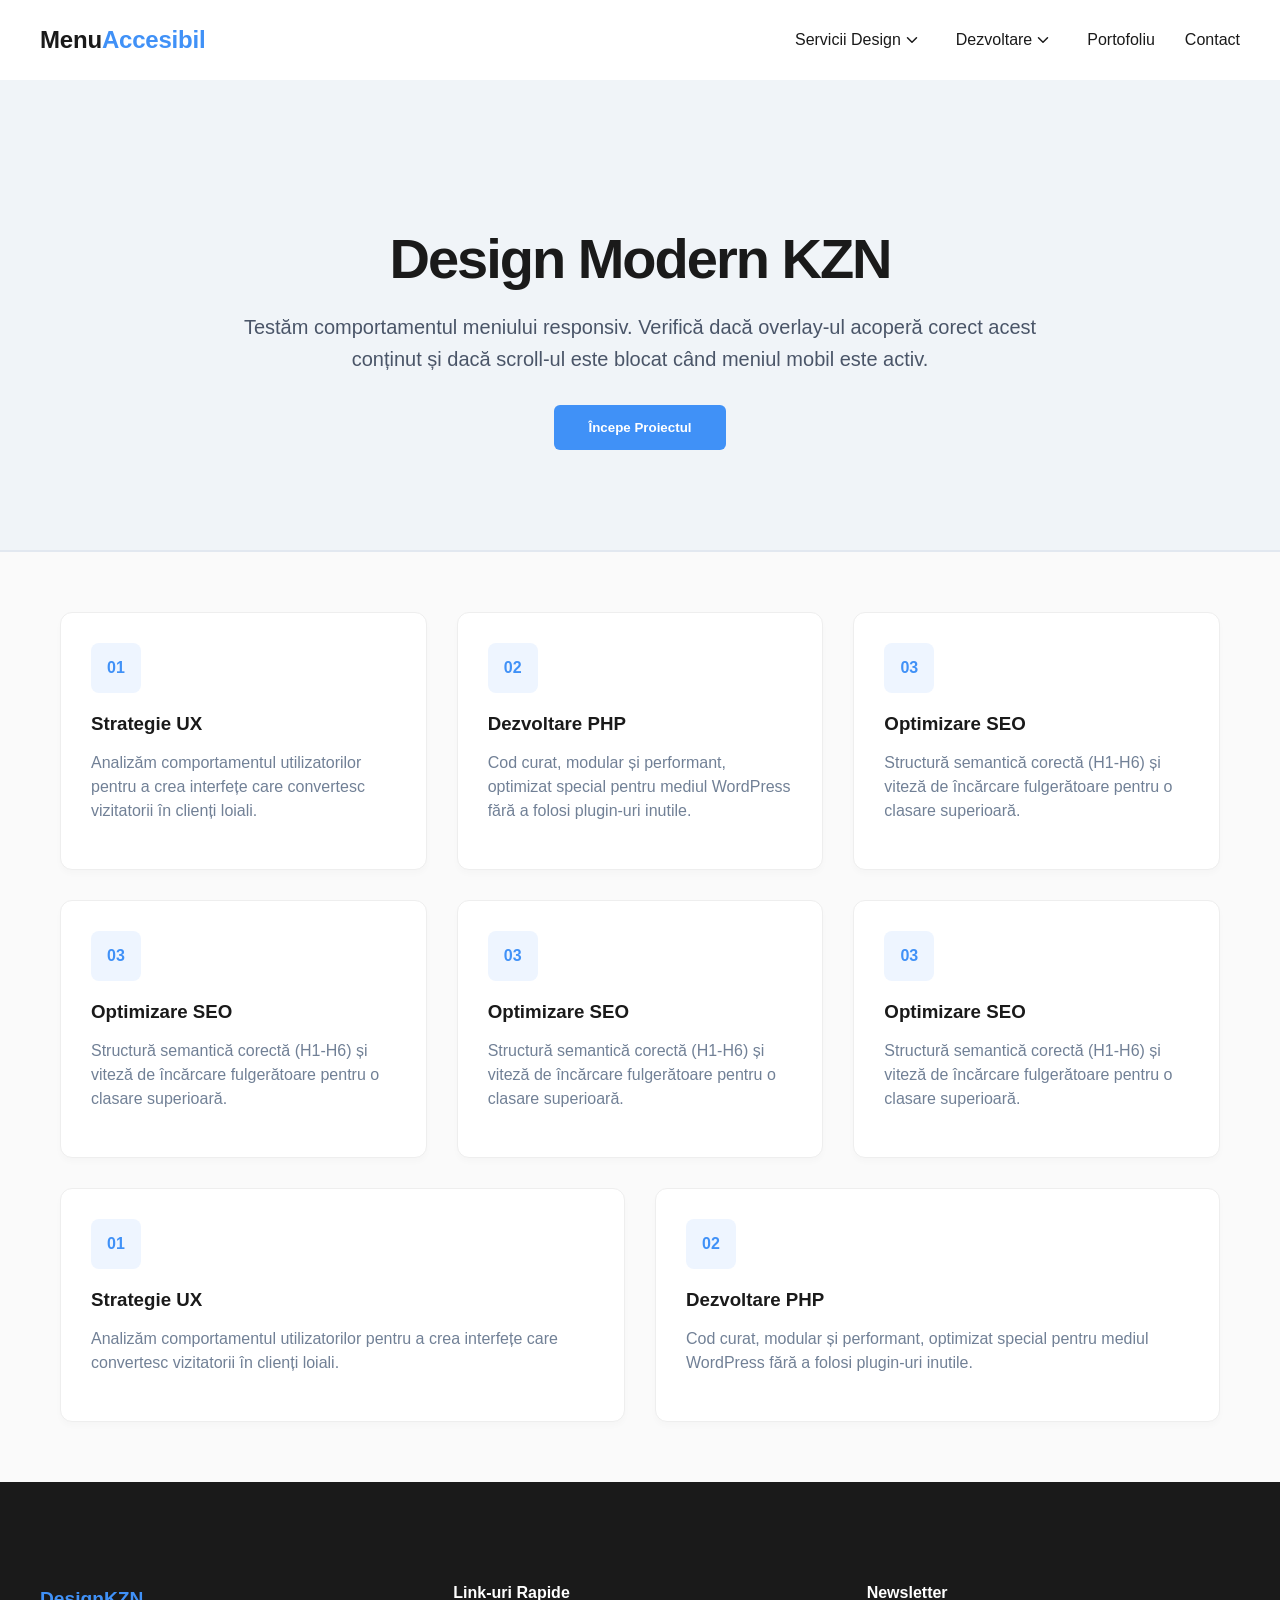
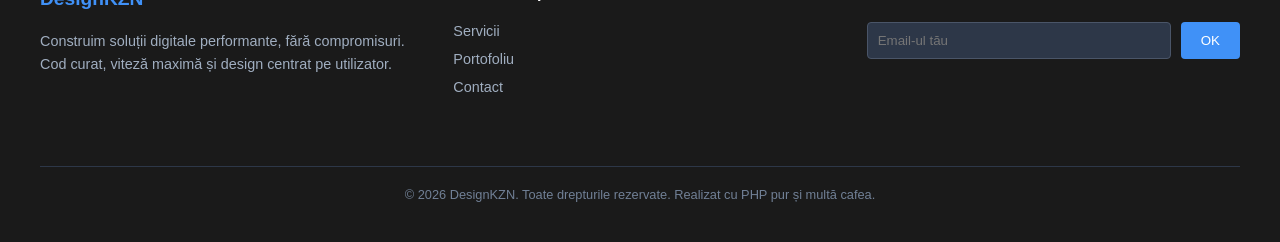
==== menu-accesibil/index.html @ ae847694 "menu accesibil" ====
<!DOCTYPE html>
<html lang="ro">
<head>
	<meta charset="UTF-8">
	<meta name="viewport" content="width=device-width, initial-scale=1.0">
	<title>Meniu Accesibil Web Design</title>
	<link rel="stylesheet" href="style.css">
</head>
<body>

	<header class="kzn-header">
		<div class="kzn-container">
		
			<div class="kzn-logo">
				<a href="/">Menu<span>Accesibil</span></a>
			</div>

			<nav id="kzn_main_nav" class="kzn-nav" aria-label="Navigație Principală">
			
				<div class="kzn-nav-mobile-header">
					<button id="kzn_close_menu" 
							class="kzn-icon-close" 
							aria-label="Închide meniul" 
							aria-controls="kzn_main_nav"></button>
				</div>
			
				<ul class="kzn-menu-list">
					<li class="kzn-menu-item has-submenu">
						<a href="#" 
						   class="kzn-menu-link" 
						   aria-haspopup="true" 
						   aria-expanded="false"
						   role="button">Servicii Design</a>
					
						<ul class="kzn-submenu" aria-label="Submeniu Servicii Design">
							<li><a href="#">Interfețe Mobile</a></li>
							<li><a href="#">Design de Produs</a></li>
							<li><a href="#">Branding & Identitate</a></li>
						</ul>
					</li>

					<li class="kzn-menu-item has-submenu">
						<a href="#" 
						   class="kzn-menu-link" 
						   aria-haspopup="true" 
						   aria-expanded="false"
						   role="button">Dezvoltare</a>
					
						<ul class="kzn-submenu" aria-label="Submeniu Dezvoltare">
							<li><a href="#">Frontend Modern</a></li>
							<li><a href="#">Backend PHP</a></li>
							<li><a href="#">Optimizare WordPress</a></li>
							<li><a href="#">SEO OnPAge</a></li>
							<li><a href="#">Security</a></li>
							<li><a href="#">Custom CMS</a></li>
						</ul>
					</li>

					<li class="kzn-menu-item">
						<a href="#" class="kzn-menu-link">Portofoliu</a>
					</li>

					<li class="kzn-menu-item">
						<a href="#" class="kzn-menu-link">Contact</a>
					</li>
				</ul>
			</nav>

			<button id="kzn_menu_trigger" 
					class="kzn-icon-hamburger" 
					aria-label="Deschide meniul" 
					aria-controls="kzn_main_nav" 
					aria-expanded="false"></button>
		
		</div>
	</header>

	<div id="kzn_overlay" class="kzn-overlay"></div>
	
	
	<main style="margin-top: 0;">

		<section style="padding: 100px 20px; background-color: #f0f4f8; text-align: center; border-bottom: 2px solid #e2e8f0;">
			<div style="max-width: 800px; margin: 0 auto;">
				<h1 style="font-size: 3.5rem; color: #1a1a1a; margin-bottom: 20px; letter-spacing: -2px;">Design Modern KZN</h1>
				<p style="font-size: 1.25rem; color: #4a5568; line-height: 1.6; margin-bottom: 30px;">
					Testăm comportamentul meniului responsiv. Verifică dacă overlay-ul acoperă corect acest conținut și dacă scroll-ul este blocat când meniul mobil este activ.
				</p>
				<button style="padding: 15px 35px; background-color: #4091f7; color: white; border: none; border-radius: 6px; font-weight: 600; cursor: pointer;">
					Începe Proiectul
				</button>
			</div>
		</section>

		<section style="max-width: 1200px; margin: 60px auto; padding: 0 20px; display: flex; gap: 30px; flex-wrap: wrap; justify-content: center;">
		
			<div style="flex: 1; min-width: 300px; background: white; border: 1px solid #eee; border-radius: 12px; padding: 30px; box-shadow: 0 4px 6px rgba(0,0,0,0.02); transition: transform 0.3s ease;">
				<div style="width: 50px; height: 50px; background: #eef5ff; border-radius: 8px; margin-bottom: 20px; display: flex; align-items: center; justify-content: center; color: #4091f7; font-weight: bold;">01</div>
				<h3 style="margin-bottom: 15px; color: #1a1a1a;">Strategie UX</h3>
				<p style="color: #718096; line-height: 1.5;">Analizăm comportamentul utilizatorilor pentru a crea interfețe care convertesc vizitatorii în clienți loiali.</p>
			</div>

			<div style="flex: 1; min-width: 300px; background: white; border: 1px solid #eee; border-radius: 12px; padding: 30px; box-shadow: 0 4px 6px rgba(0,0,0,0.02);">
				<div style="width: 50px; height: 50px; background: #eef5ff; border-radius: 8px; margin-bottom: 20px; display: flex; align-items: center; justify-content: center; color: #4091f7; font-weight: bold;">02</div>
				<h3 style="margin-bottom: 15px; color: #1a1a1a;">Dezvoltare PHP</h3>
				<p style="color: #718096; line-height: 1.5;">Cod curat, modular și performant, optimizat special pentru mediul WordPress fără a folosi plugin-uri inutile.</p>
			</div>

			<div style="flex: 1; min-width: 300px; background: white; border: 1px solid #eee; border-radius: 12px; padding: 30px; box-shadow: 0 4px 6px rgba(0,0,0,0.02);">
				<div style="width: 50px; height: 50px; background: #eef5ff; border-radius: 8px; margin-bottom: 20px; display: flex; align-items: center; justify-content: center; color: #4091f7; font-weight: bold;">03</div>
				<h3 style="margin-bottom: 15px; color: #1a1a1a;">Optimizare SEO</h3>
				<p style="color: #718096; line-height: 1.5;">Structură semantică corectă (H1-H6) și viteză de încărcare fulgerătoare pentru o clasare superioară.</p>
			</div>
			
			<div style="flex: 1; min-width: 300px; background: white; border: 1px solid #eee; border-radius: 12px; padding: 30px; box-shadow: 0 4px 6px rgba(0,0,0,0.02);">
				<div style="width: 50px; height: 50px; background: #eef5ff; border-radius: 8px; margin-bottom: 20px; display: flex; align-items: center; justify-content: center; color: #4091f7; font-weight: bold;">03</div>
				<h3 style="margin-bottom: 15px; color: #1a1a1a;">Optimizare SEO</h3>
				<p style="color: #718096; line-height: 1.5;">Structură semantică corectă (H1-H6) și viteză de încărcare fulgerătoare pentru o clasare superioară.</p>
			</div>
			
			<div style="flex: 1; min-width: 300px; background: white; border: 1px solid #eee; border-radius: 12px; padding: 30px; box-shadow: 0 4px 6px rgba(0,0,0,0.02);">
				<div style="width: 50px; height: 50px; background: #eef5ff; border-radius: 8px; margin-bottom: 20px; display: flex; align-items: center; justify-content: center; color: #4091f7; font-weight: bold;">03</div>
				<h3 style="margin-bottom: 15px; color: #1a1a1a;">Optimizare SEO</h3>
				<p style="color: #718096; line-height: 1.5;">Structură semantică corectă (H1-H6) și viteză de încărcare fulgerătoare pentru o clasare superioară.</p>
			</div>
			
			<div style="flex: 1; min-width: 300px; background: white; border: 1px solid #eee; border-radius: 12px; padding: 30px; box-shadow: 0 4px 6px rgba(0,0,0,0.02);">
				<div style="width: 50px; height: 50px; background: #eef5ff; border-radius: 8px; margin-bottom: 20px; display: flex; align-items: center; justify-content: center; color: #4091f7; font-weight: bold;">03</div>
				<h3 style="margin-bottom: 15px; color: #1a1a1a;">Optimizare SEO</h3>
				<p style="color: #718096; line-height: 1.5;">Structură semantică corectă (H1-H6) și viteză de încărcare fulgerătoare pentru o clasare superioară.</p>
			</div>
			
			<div style="flex: 1; min-width: 300px; background: white; border: 1px solid #eee; border-radius: 12px; padding: 30px; box-shadow: 0 4px 6px rgba(0,0,0,0.02); transition: transform 0.3s ease;">
				<div style="width: 50px; height: 50px; background: #eef5ff; border-radius: 8px; margin-bottom: 20px; display: flex; align-items: center; justify-content: center; color: #4091f7; font-weight: bold;">01</div>
				<h3 style="margin-bottom: 15px; color: #1a1a1a;">Strategie UX</h3>
				<p style="color: #718096; line-height: 1.5;">Analizăm comportamentul utilizatorilor pentru a crea interfețe care convertesc vizitatorii în clienți loiali.</p>
			</div>

			<div style="flex: 1; min-width: 300px; background: white; border: 1px solid #eee; border-radius: 12px; padding: 30px; box-shadow: 0 4px 6px rgba(0,0,0,0.02);">
				<div style="width: 50px; height: 50px; background: #eef5ff; border-radius: 8px; margin-bottom: 20px; display: flex; align-items: center; justify-content: center; color: #4091f7; font-weight: bold;">02</div>
				<h3 style="margin-bottom: 15px; color: #1a1a1a;">Dezvoltare PHP</h3>
				<p style="color: #718096; line-height: 1.5;">Cod curat, modular și performant, optimizat special pentru mediul WordPress fără a folosi plugin-uri inutile.</p>
			</div>

		</section>

	</main>
	
	
	<footer style="background-color: #1a1a1a; color: white; padding: 80px 20px 40px 20px; margin-top: 60px;">
		<div style="max-width: 1200px; margin: 0 auto; display: flex; flex-wrap: wrap; gap: 40px; justify-content: space-between;">
		
			<div style="flex: 1; min-width: 250px;">
				<h4 style="color: #4091f7; font-size: 1.2rem; margin-bottom: 20px;">DesignKZN</h4>
				<p style="color: #a0aec0; line-height: 1.6; font-size: 0.9rem;">
					Construim soluții digitale performante, fără compromisuri. Cod curat, viteză maximă și design centrat pe utilizator.
				</p>
			</div>

			<div style="flex: 1; min-width: 200px;">
				<h4 style="color: white; font-size: 1rem; margin-bottom: 20px;">Link-uri Rapide</h4>
				<ul style="list-style: none; padding: 0; margin: 0;">
					<li style="margin-bottom: 10px;"><a href="#" style="color: #a0aec0; text-decoration: none; font-size: 0.9rem;">Servicii</a></li>
					<li style="margin-bottom: 10px;"><a href="#" style="color: #a0aec0; text-decoration: none; font-size: 0.9rem;">Portofoliu</a></li>
					<li style="margin-bottom: 10px;"><a href="#" style="color: #a0aec0; text-decoration: none; font-size: 0.9rem;">Contact</a></li>
				</ul>
			</div>

			<div style="flex: 1; min-width: 250px;">
				<h4 style="color: white; font-size: 1rem; margin-bottom: 20px;">Newsletter</h4>
				<div style="display: flex; gap: 10px;">
					<input type="email" placeholder="Email-ul tău" style="padding: 10px; border-radius: 4px; border: 1px solid #4a5568; background: #2d3748; color: white; flex: 1;">
					<button style="background: #4091f7; color: white; border: none; padding: 10px 20px; border-radius: 4px; cursor: pointer;">OK</button>
				</div>
			</div>

		</div>

		<div style="max-width: 1200px; margin: 60px auto 0; padding-top: 20px; border-top: 1px solid #2d3748; text-align: center; color: #718096; font-size: 0.8rem;">
			&copy; 2026 DesignKZN. Toate drepturile rezervate. Realizat cu PHP pur și multă cafea.
		</div>
	</footer>
	

	<script src="script.js"></script>
</body>
</html>
---- menu-accesibil/style.css ----
/* CSS Meniu Responsiv - Versiune Optimizată 
	Prefix: kzn_
*/

:root {
	--kzn-bg: #ffffff;
	--kzn-text: #1a1a1a;
	--kzn-accent: #4091f7;
	--kzn-gray: #f5f5f7;
	--kzn-transition: all 0.3s ease;

	/* Iconițe Lucide (SVG Data URI) */
	--kzn-icon-arrow: url("data:image/svg+xml,%3Csvg xmlns='http://www.w3.org/2000/svg' width='24' height='24' viewBox='0 0 24 24' fill='none' stroke='%231a1a1a' stroke-width='2' stroke-linecap='round' stroke-linejoin='round'%3E%3Cpath d='m6 9 6 6 6-6'/%3E%3C/svg%3E");
	--kzn-icon-menu: url("data:image/svg+xml,%3Csvg xmlns='http://www.w3.org/2000/svg' width='24' height='24' viewBox='0 0 24 24' fill='none' stroke='%231a1a1a' stroke-width='2' stroke-linecap='round' stroke-linejoin='round'%3E%3Cline x1='4' x2='20' y1='12' y2='12'/%3E%3Cline x1='4' x2='20' y1='6' y2='6'/%3E%3Cline x1='4' x2='20' y1='18' y2='18'/%3E%3C/svg%3E");
	--kzn-icon-x: url("data:image/svg+xml,%3Csvg xmlns='http://www.w3.org/2000/svg' width='24' height='24' viewBox='0 0 24 24' fill='none' stroke='%231a1a1a' stroke-width='2' stroke-linecap='round' stroke-linejoin='round'%3E%3Cpath d='M18 6 6 18'/%3E%3Cpath d='m6 6 12 12'/%3E%3C/svg%3E");
}

*,
*::before,
*::after {
	box-sizing: border-box;
}

body {
	margin: 0;
	font-family: -apple-system, BlinkMacSystemFont, "Segoe UI", Roboto, sans-serif;
	background-color: #fafafa;
}

/* Header & Container */
.kzn-header {
	background: var(--kzn-bg);
	border-bottom: 1px solid #eee;
	padding: 0 20px;
	height: 80px;
	display: flex;
	align-items: center;
	position: sticky; /* Recomandat pentru UX */
	top: 0;
	z-index: 901;
	transition: transform 0.3s ease;
}

/* Starea inițială (Topul paginii) */
.kzn-header {
	position: sticky;
	top: 0;
	background-color: var(--kzn-bg); /* Solid alb la început */
	transition: 
		transform 0.3s ease, 
		background-color 0.3s ease, 
		backdrop-filter 0.3s ease,
		box-shadow 0.3s ease;
	z-index: 901;
	border-bottom: 1px solid transparent; /* Invizibil la început */
}

/* Starea când am început derularea */
.kzn-header.kzn-header-scrolled {
	background-color: rgba(255, 255, 255, 0.8); /* Alb semitransparent */
	backdrop-filter: blur(10px); /* Efectul de blur */
	-webkit-backdrop-filter: blur(10px); /* Suport pentru Safari */
	box-shadow: 0 4px 20px rgba(0, 0, 0, 0.05);
	border-bottom: 1px solid rgba(0, 0, 0, 0.05);
}

/* Păstrăm și logica de ascundere pe scroll în jos */
.kzn-header-hidden {
	transform: translateY(-100%);
}

.kzn-container {
	width: 100%;
	max-width: 1200px;
	margin: 0 auto;
	display: flex;
	justify-content: space-between;
	align-items: center;
}

/* Logo */
.kzn-logo a {
	text-decoration: none;
	color: var(--kzn-text);
	font-weight: 600;
	font-size: 1.5rem;
	letter-spacing: -0.2px;
}

.kzn-logo span {
	color: var(--kzn-accent);
}

/* Meniu Lista */
.kzn-menu-list {
	list-style: none;
	margin: 0;
	padding: 0;
	display: flex;
	gap: 30px;
}

.kzn-menu-item {
	position: relative;
}

.kzn-menu-link {
	text-decoration: none;
	color: var(--kzn-text);
	font-weight: 500;
	font-size: 1rem;
	padding: 30px 0;
	display: block;
	transition: var(--kzn-transition);
}

.kzn-menu-link:hover {
	color: var(--kzn-accent);
}

/* Stiluri pentru săgeată (pseudo-element) */
.has-submenu > .kzn-menu-link {
	position: relative;
	padding-right: 25px;
}

.has-submenu > .kzn-menu-link::after {
	content: "";
	position: absolute;
	right: 5px;
	top: 50%;
	width: 18px;
	height: 18px;
	transform: translateY(-50%) rotate(0deg);
	background-image: var(--kzn-icon-arrow);
	background-repeat: no-repeat;
	background-position: center;
	background-size: contain;
	transition: transform 0.3s ease;
	pointer-events: none;
}

/* Rotația săgeții pe mobil când e deschis */
.has-submenu.is-open > .kzn-menu-link::after {
	transform: translateY(-50%) rotate(180deg);
}

/* Submeniu Desktop */
.kzn-submenu {
	position: absolute;
	top: 100%;
	left: 0;
	background: var(--kzn-bg);
	min-width: 220px;
	list-style: none;
	padding: 10px 0;
	margin: 0;
	box-shadow: 0 10px 30px rgba(0,0,0,0.08);
	border-radius: 8px;
	opacity: 0;
	visibility: hidden;
	transform: translateY(10px);
	transition: var(--kzn-transition);
	z-index: 901;
}

.kzn-submenu a {
	display: block;
	padding: 12px 20px;
	text-decoration: none;
	color: var(--kzn-text);
	font-size: 0.95rem;
	transition: background 0.2s;
}

.kzn-submenu a:hover {
	background: var(--kzn-gray);
	color: var(--kzn-accent);
}

/* Hover Desktop logic */

.kzn-menu-item:hover .kzn-submenu {
	opacity: 1;
	visibility: visible;
	transform: translateY(0);
}
	
.kzn-menu-item:hover > .kzn-menu-link::after {
	transform: translateY(-50%) rotate(180deg);
}


/* Iconițe Butoane Mobil */
.kzn-icon-hamburger,
.kzn-icon-close {
	background-color: transparent;
	background-repeat: no-repeat;
	background-position: center right;
	background-size: 24px;
	border: none;
	width: 44px; /* Dimensiune optimă pentru touch */
	height: 44px;
	cursor: pointer;
	display: none;
}

.kzn-icon-hamburger {
	background-image: var(--kzn-icon-menu);
}

.kzn-icon-close {
	background-image: var(--kzn-icon-x);
}

/* Mobile Media Query */
@media (max-width: 840px) {
	.kzn-icon-close,
	.kzn-icon-hamburger {
		display: block;
	}

	.kzn-nav {
		position: fixed;
		top: 0;
		right: -100%;
		width: 300px;
		height: 100%;
		background: var(--kzn-bg);
		z-index: 1001;
		transition: var(--kzn-transition);
		padding: 20px;
		display: block;
		overflow-y: auto; 
		max-height: 100vh;
		box-shadow: -5px 0 15px rgba(0,0,0,0.05);
	}

	.kzn-nav.is-active {
		right: 0;
	}

	.kzn-nav-mobile-header {
		display: flex;
		justify-content: flex-end;
		margin-bottom: 20px;
	}

	.kzn-menu-list {
		flex-direction: column;
		gap: 0;
	}

	.kzn-menu-link {
		padding: 18px 0; /* Mărit pentru touch */
		border-bottom: 1px solid var(--kzn-gray);
	}

	/* Reset submeniu pentru mobil */
	.kzn-submenu {
		position: static;
		opacity: 1;
		visibility: visible;
		box-shadow: none;
		transform: none;
		display: none;
		padding: 0;
		background: #fafafa;
		border-radius: 0;
	}

	.kzn-menu-item.is-open > .kzn-submenu {
		display: block;
	}
	
	.kzn-submenu a {
		padding: 16px 20px;
		border-bottom: 1px solid rgba(0,0,0,0.05);
	}

	.kzn-overlay {
		position: fixed;
		top: 0;
		left: 0;
		width: 100%;
		height: 100%;
		background: rgba(0,0,0,0.4);
		z-index: 900;
		opacity: 0;
		visibility: hidden;
		transition: var(--kzn-transition);
	}

	.kzn-overlay.is-active {
		opacity: 1;
		visibility: visible;
	}
}
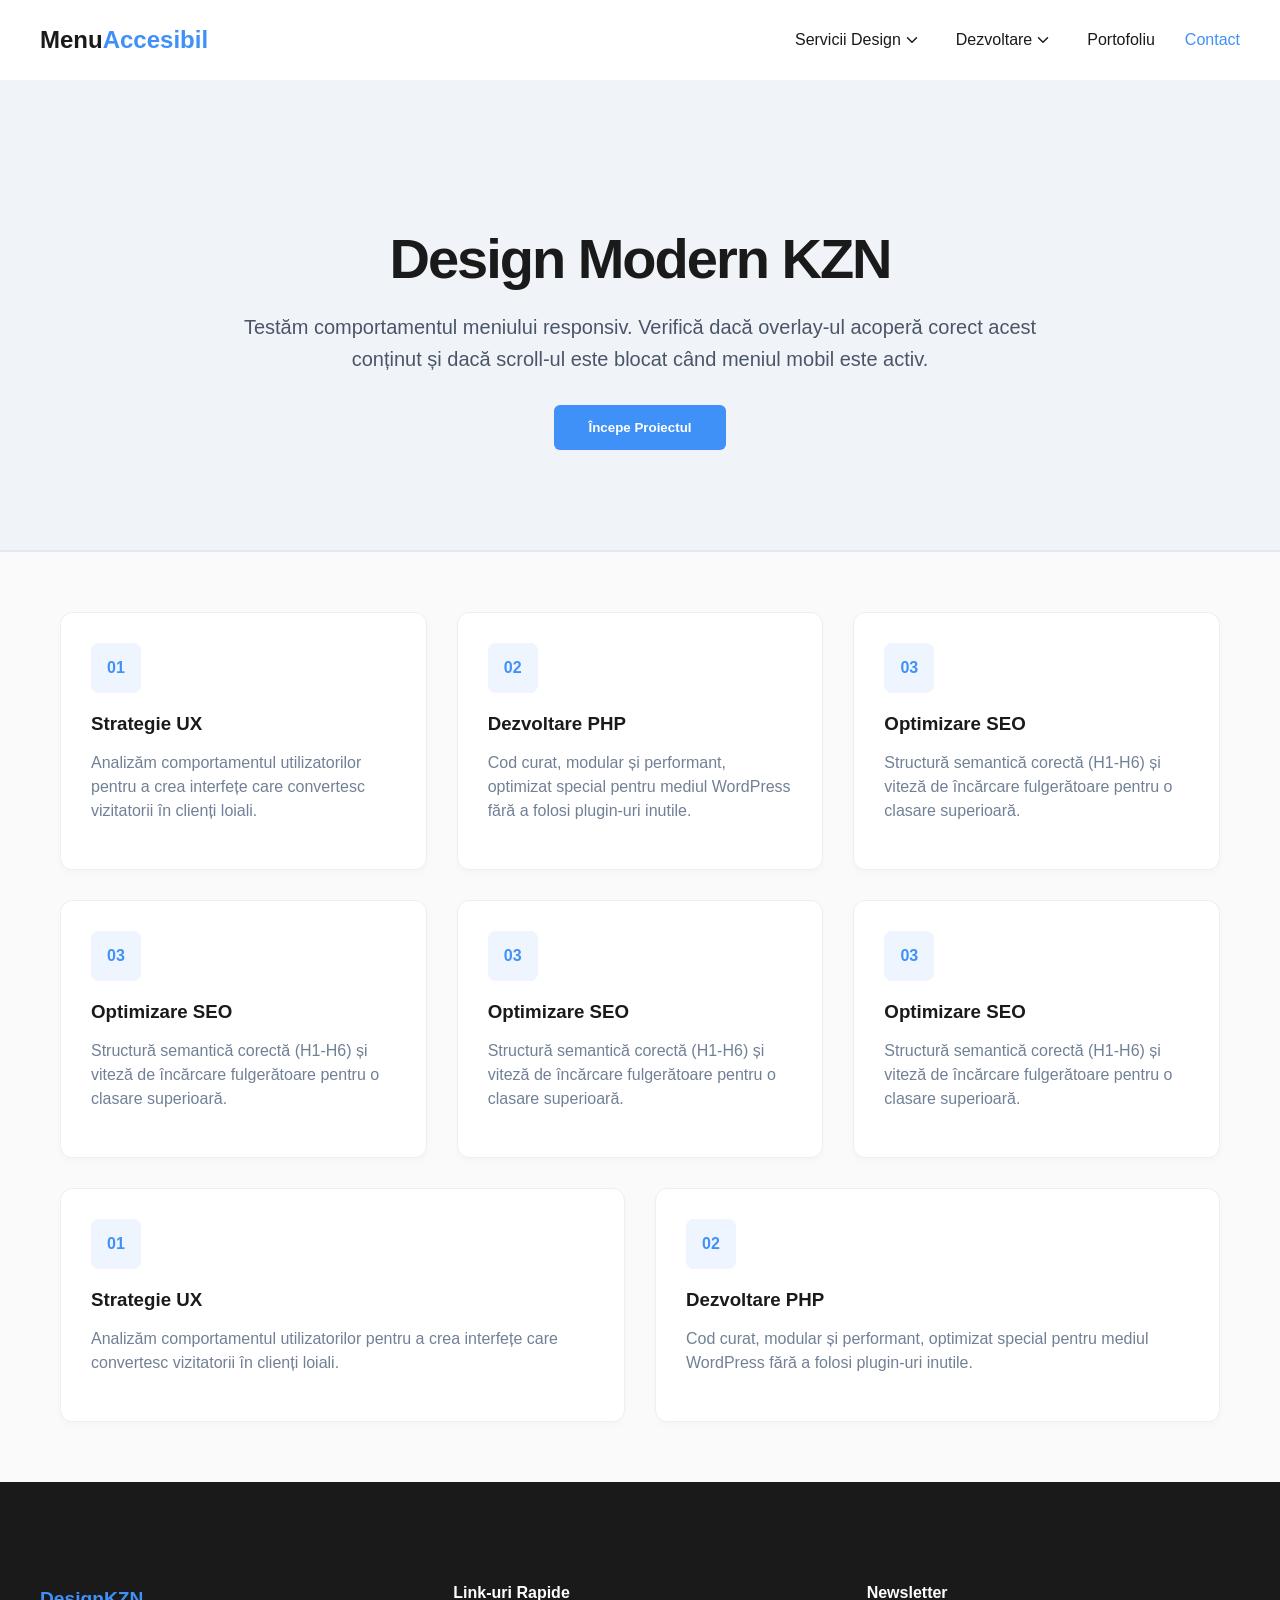
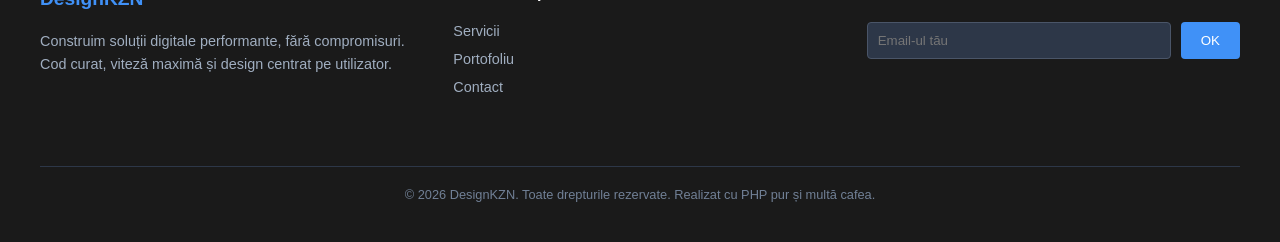
==== commit cb2b2b9d: "refactor" ====
--- a/menu-accesibil/index.html
+++ b/menu-accesibil/index.html
@@ -60,7 +60,7 @@
 						<a href="#" class="kzn-menu-link">Portofoliu</a>
 					</li>
 
-					<li class="kzn-menu-item">
+					<li class="kzn-menu-item current-menu-item">
 						<a href="#" class="kzn-menu-link">Contact</a>
 					</li>
 				</ul>
--- a/menu-accesibil/style.css
+++ b/menu-accesibil/style.css
@@ -1,6 +1,7 @@
-/* CSS Meniu Responsiv - Versiune Optimizată 
-	Prefix: kzn_
-*/
+/**
+ * Stiluri Meniu DesignKZN
+ * Structură: Desktop-first cu un singur Media Query de mobil la final.
+ */
 
 :root {
 	--kzn-bg: #ffffff;
@@ -9,15 +10,13 @@
 	--kzn-gray: #f5f5f7;
 	--kzn-transition: all 0.3s ease;
 
-	/* Iconițe Lucide (SVG Data URI) */
+	/* Iconițe */
 	--kzn-icon-arrow: url("data:image/svg+xml,%3Csvg xmlns='http://www.w3.org/2000/svg' width='24' height='24' viewBox='0 0 24 24' fill='none' stroke='%231a1a1a' stroke-width='2' stroke-linecap='round' stroke-linejoin='round'%3E%3Cpath d='m6 9 6 6 6-6'/%3E%3C/svg%3E");
 	--kzn-icon-menu: url("data:image/svg+xml,%3Csvg xmlns='http://www.w3.org/2000/svg' width='24' height='24' viewBox='0 0 24 24' fill='none' stroke='%231a1a1a' stroke-width='2' stroke-linecap='round' stroke-linejoin='round'%3E%3Cline x1='4' x2='20' y1='12' y2='12'/%3E%3Cline x1='4' x2='20' y1='6' y2='6'/%3E%3Cline x1='4' x2='20' y1='18' y2='18'/%3E%3C/svg%3E");
 	--kzn-icon-x: url("data:image/svg+xml,%3Csvg xmlns='http://www.w3.org/2000/svg' width='24' height='24' viewBox='0 0 24 24' fill='none' stroke='%231a1a1a' stroke-width='2' stroke-linecap='round' stroke-linejoin='round'%3E%3Cpath d='M18 6 6 18'/%3E%3Cpath d='m6 6 12 12'/%3E%3C/svg%3E");
 }
 
-*,
-*::before,
-*::after {
+*, *::before, *::after {
 	box-sizing: border-box;
 }
 
@@ -27,44 +26,35 @@
 	background-color: #fafafa;
 }
 
-/* Header & Container */
+/* Fix pentru Clipping: ridicăm header-ul când meniul mobil e deschis */
+body.kzn-menu-open .kzn-header {
+	z-index: 2000;
+	transform: none !important;
+	backdrop-filter: none !important;
+	-webkit-backdrop-filter: none !important;
+}
+
+/* Header & Navigație Desktop */
 .kzn-header {
 	background: var(--kzn-bg);
-	border-bottom: 1px solid #eee;
 	padding: 0 20px;
 	height: 80px;
 	display: flex;
 	align-items: center;
-	position: sticky; /* Recomandat pentru UX */
+	position: sticky;
 	top: 0;
 	z-index: 901;
-	transition: transform 0.3s ease;
-}
-
-/* Starea inițială (Topul paginii) */
-.kzn-header {
-	position: sticky;
-	top: 0;
-	background-color: var(--kzn-bg); /* Solid alb la început */
-	transition: 
-		transform 0.3s ease, 
-		background-color 0.3s ease, 
-		backdrop-filter 0.3s ease,
-		box-shadow 0.3s ease;
-	z-index: 901;
-	border-bottom: 1px solid transparent; /* Invizibil la început */
-}
-
-/* Starea când am început derularea */
+	transition: transform 0.3s ease, background-color 0.3s ease, backdrop-filter 0.3s ease, box-shadow 0.3s ease;
+}
+
 .kzn-header.kzn-header-scrolled {
-	background-color: rgba(255, 255, 255, 0.8); /* Alb semitransparent */
-	backdrop-filter: blur(10px); /* Efectul de blur */
-	-webkit-backdrop-filter: blur(10px); /* Suport pentru Safari */
+	background-color: rgba(255, 255, 255, 0.8);
+	backdrop-filter: blur(10px);
+	-webkit-backdrop-filter: blur(10px);
 	box-shadow: 0 4px 20px rgba(0, 0, 0, 0.05);
 	border-bottom: 1px solid rgba(0, 0, 0, 0.05);
 }
 
-/* Păstrăm și logica de ascundere pe scroll în jos */
 .kzn-header-hidden {
 	transform: translateY(-100%);
 }
@@ -78,20 +68,16 @@
 	align-items: center;
 }
 
-/* Logo */
 .kzn-logo a {
 	text-decoration: none;
 	color: var(--kzn-text);
 	font-weight: 600;
 	font-size: 1.5rem;
-	letter-spacing: -0.2px;
-}
-
-.kzn-logo span {
-	color: var(--kzn-accent);
-}
-
-/* Meniu Lista */
+}
+
+.kzn-logo span { color: var(--kzn-accent); }
+
+/* Meniu Desktop */
 .kzn-menu-list {
 	list-style: none;
 	margin: 0;
@@ -100,49 +86,23 @@
 	gap: 30px;
 }
 
-.kzn-menu-item {
-	position: relative;
-}
+.kzn-menu-item { position: relative; }
 
 .kzn-menu-link {
 	text-decoration: none;
 	color: var(--kzn-text);
 	font-weight: 500;
-	font-size: 1rem;
 	padding: 30px 0;
 	display: block;
 	transition: var(--kzn-transition);
 }
 
-.kzn-menu-link:hover {
-	color: var(--kzn-accent);
-}
-
-/* Stiluri pentru săgeată (pseudo-element) */
-.has-submenu > .kzn-menu-link {
-	position: relative;
-	padding-right: 25px;
-}
-
-.has-submenu > .kzn-menu-link::after {
-	content: "";
-	position: absolute;
-	right: 5px;
-	top: 50%;
-	width: 18px;
-	height: 18px;
-	transform: translateY(-50%) rotate(0deg);
-	background-image: var(--kzn-icon-arrow);
-	background-repeat: no-repeat;
-	background-position: center;
-	background-size: contain;
-	transition: transform 0.3s ease;
-	pointer-events: none;
-}
-
-/* Rotația săgeții pe mobil când e deschis */
-.has-submenu.is-open > .kzn-menu-link::after {
-	transform: translateY(-50%) rotate(180deg);
+.kzn-menu-link:hover, 
+.current-menu-item > .kzn-menu-link { color: var(--kzn-accent); }
+
+.current-menu-item > .kzn-menu-link { position: relative; }
+.current-menu-item > .kzn-menu-link::before {
+	content: "";	
 }
 
 /* Submeniu Desktop */
@@ -161,7 +121,12 @@
 	visibility: hidden;
 	transform: translateY(10px);
 	transition: var(--kzn-transition);
-	z-index: 901;
+}
+
+.kzn-menu-item:hover .kzn-submenu {
+	opacity: 1;
+	visibility: visible;
+	transform: translateY(0);
 }
 
 .kzn-submenu a {
@@ -169,114 +134,92 @@
 	padding: 12px 20px;
 	text-decoration: none;
 	color: var(--kzn-text);
-	font-size: 0.95rem;
-	transition: background 0.2s;
-}
-
-.kzn-submenu a:hover {
-	background: var(--kzn-gray);
-	color: var(--kzn-accent);
-}
-
-/* Hover Desktop logic */
-
-.kzn-menu-item:hover .kzn-submenu {
-	opacity: 1;
-	visibility: visible;
-	transform: translateY(0);
-}
-	
-.kzn-menu-item:hover > .kzn-menu-link::after {
-	transform: translateY(-50%) rotate(180deg);
-}
-
-
-/* Iconițe Butoane Mobil */
-.kzn-icon-hamburger,
-.kzn-icon-close {
-	background-color: transparent;
-	background-repeat: no-repeat;
-	background-position: center right;
-	background-size: 24px;
-	border: none;
-	width: 44px; /* Dimensiune optimă pentru touch */
-	height: 44px;
-	cursor: pointer;
-	display: none;
-}
-
-.kzn-icon-hamburger {
-	background-image: var(--kzn-icon-menu);
-}
-
-.kzn-icon-close {
-	background-image: var(--kzn-icon-x);
-}
-
-/* Mobile Media Query */
+}
+
+.kzn-submenu a:hover { background: var(--kzn-gray); color: var(--kzn-accent); }
+
+/* Săgeată Desktop */
+.has-submenu > .kzn-menu-link { position: relative; padding-right: 25px; }
+.has-submenu > .kzn-menu-link::after {
+	content: "";
+	position: absolute;
+	right: 5px;
+	top: 50%;
+	width: 18px;
+	height: 18px;
+	transform: translateY(-50%);
+	background: var(--kzn-icon-arrow) no-repeat center / contain;
+	transition: transform 0.3s ease;
+}
+
+.kzn-menu-item:hover > .kzn-menu-link::after { transform: translateY(-50%) rotate(180deg); }
+
+/* Ascundem butoanele de mobil pe desktop */
+.kzn-icon-hamburger, .kzn-icon-close { display: none; }
+
+/* ==========================================================================
+   MODUL MOBIL (Singurul Media Query)
+   ========================================================================== */
 @media (max-width: 840px) {
-	.kzn-icon-close,
-	.kzn-icon-hamburger {
+	.kzn-icon-hamburger, .kzn-icon-close {
 		display: block;
-	}
+		background-color: transparent;
+		background-repeat: no-repeat;
+		background-position: center right;
+		background-size: 24px;
+		border: none;
+		width: 44px;
+		height: 44px;
+	}
+
+	.kzn-icon-hamburger { background-image: var(--kzn-icon-menu); }
+	.kzn-icon-close { background-image: var(--kzn-icon-x); }
 
 	.kzn-nav {
 		position: fixed;
 		top: 0;
 		right: -100%;
 		width: 300px;
-		height: 100%;
+		max-width: 100%;
+		height: 100dvh;
 		background: var(--kzn-bg);
-		z-index: 1001;
+		z-index: 2001;
 		transition: var(--kzn-transition);
 		padding: 20px;
-		display: block;
-		overflow-y: auto; 
-		max-height: 100vh;
+		overflow-y: auto;
 		box-shadow: -5px 0 15px rgba(0,0,0,0.05);
 	}
 
-	.kzn-nav.is-active {
-		right: 0;
-	}
-
-	.kzn-nav-mobile-header {
-		display: flex;
-		justify-content: flex-end;
-		margin-bottom: 20px;
-	}
-
-	.kzn-menu-list {
-		flex-direction: column;
-		gap: 0;
-	}
-
-	.kzn-menu-link {
-		padding: 18px 0; /* Mărit pentru touch */
-		border-bottom: 1px solid var(--kzn-gray);
-	}
-
-	/* Reset submeniu pentru mobil */
+	.kzn-nav.is-active { right: 0; }
+
+	.kzn-nav-mobile-header { display: flex; justify-content: flex-end; margin-bottom: 20px; }
+
+	.kzn-menu-list { flex-direction: column; gap: 0; }
+
+	.kzn-menu-link { padding: 18px 0; border-bottom: 1px solid var(--kzn-gray); }
+
+	/* Reset submeniu mobil */
 	.kzn-submenu {
+		display: none;
 		position: static;
 		opacity: 1;
 		visibility: visible;
 		box-shadow: none;
 		transform: none;
-		display: none;
+		background: #fafafa;
 		padding: 0;
-		background: #fafafa;
-		border-radius: 0;
-	}
-
-	.kzn-menu-item.is-open > .kzn-submenu {
-		display: block;
-	}
+	}
+
+	.kzn-menu-item.is-open > .kzn-submenu { display: block; }
 	
-	.kzn-submenu a {
-		padding: 16px 20px;
-		border-bottom: 1px solid rgba(0,0,0,0.05);
-	}
+	.kzn-submenu a { padding: 16px 20px; border-bottom: 1px solid rgba(0,0,0,0.05); }
+
+	.has-submenu.is-open > .kzn-menu-link::after { transform: translateY(-50%) rotate(180deg); }
+
+	/* Stil Activ Mobil */
+	.current-menu-item > .kzn-menu-link {
+	}
+	.current-menu-item > .kzn-menu-link::before { display: none; }
 
 	.kzn-overlay {
 		position: fixed;
@@ -285,14 +228,11 @@
 		width: 100%;
 		height: 100%;
 		background: rgba(0,0,0,0.4);
-		z-index: 900;
+		z-index: 1050;
 		opacity: 0;
 		visibility: hidden;
 		transition: var(--kzn-transition);
 	}
 
-	.kzn-overlay.is-active {
-		opacity: 1;
-		visibility: visible;
-	}
+	.kzn-overlay.is-active { opacity: 1; visibility: visible; }
 }
